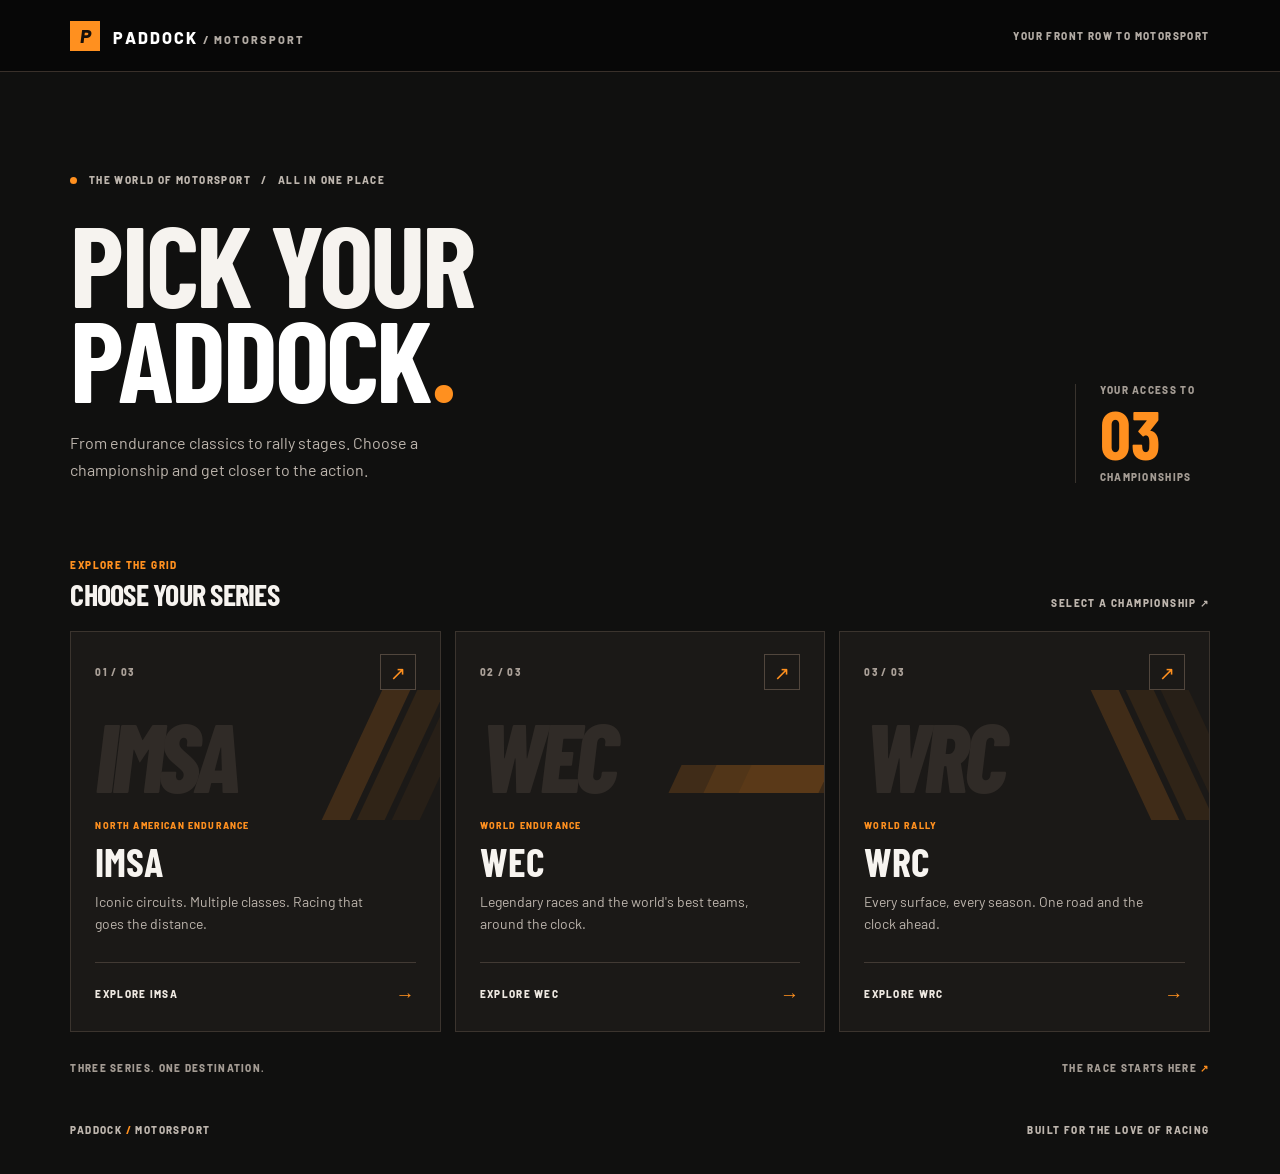
==== index.html @ 1b75063a "imsa-done" ====
<!DOCTYPE html>
<html lang="en">
<head>
  <meta charset="UTF-8">
  <meta name="viewport" content="width=device-width, initial-scale=1">
  <meta name="description" content="Explore IMSA, WEC and WRC on Paddock.">
  <title>Paddock | Choose your series</title>
  <link rel="stylesheet" href="src/css/imsa.css">
  <link rel="stylesheet" href="src/css/index.css">
</head>
<body class="home-page">
  <header class="topbar">
    <a class="brand" href="index.html"><span class="brand-mark">P</span> PADDOCK <span class="brand-sub">/ MOTORSPORT</span></a>
    <span class="topbar-label">YOUR FRONT ROW TO MOTORSPORT</span>
  </header>

  <main class="shell home-shell">
    <section class="home-intro" aria-labelledby="home-title">
      <div>
        <p class="eyebrow"><span class="dot"></span> THE WORLD OF MOTORSPORT &nbsp; / &nbsp; ALL IN ONE PLACE</p>
        <h1 id="home-title">Pick your<br><span>paddock<span class="accent">.</span></span></h1>
        <p class="home-copy">From endurance classics to rally stages. Choose a championship and get closer to the action.</p>
      </div>
      <div class="home-index" aria-hidden="true"><span>YOUR ACCESS TO</span><strong>03</strong><span>CHAMPIONSHIPS</span></div>
    </section>

    <section class="series-section" aria-labelledby="series-heading">
      <div class="series-heading"><div><p class="eyebrow">EXPLORE THE GRID</p><h2 id="series-heading">Choose your series</h2></div><span class="section-note">SELECT A CHAMPIONSHIP <span aria-hidden="true">↗</span></span></div>
      <div class="series-grid">
        <a class="series-card card-imsa" href="src/imsa.html">
          <div class="card-top"><span class="card-index">01 / 03</span><span class="card-arrow" aria-hidden="true">↗</span></div>
          <div class="card-graphic" aria-hidden="true"><span>IMSA</span><i></i><i></i><i></i></div>
          <div class="card-content"><span class="card-category">NORTH AMERICAN ENDURANCE</span><h3>IMSA</h3><p>Iconic circuits. Multiple classes. Racing that goes the distance.</p><span class="card-cta">EXPLORE IMSA <span aria-hidden="true">→</span></span></div>
        </a>
        <a class="series-card card-wec" href="src/wec.html">
          <div class="card-top"><span class="card-index">02 / 03</span><span class="card-arrow" aria-hidden="true">↗</span></div>
          <div class="card-graphic" aria-hidden="true"><span>WEC</span><i></i><i></i><i></i></div>
          <div class="card-content"><span class="card-category">WORLD ENDURANCE</span><h3>WEC</h3><p>Legendary races and the world's best teams, around the clock.</p><span class="card-cta">EXPLORE WEC <span aria-hidden="true">→</span></span></div>
        </a>
        <a class="series-card card-wrc" href="src/wrc.html">
          <div class="card-top"><span class="card-index">03 / 03</span><span class="card-arrow" aria-hidden="true">↗</span></div>
          <div class="card-graphic" aria-hidden="true"><span>WRC</span><i></i><i></i><i></i></div>
          <div class="card-content"><span class="card-category">WORLD RALLY</span><h3>WRC</h3><p>Every surface, every season. One road and the clock ahead.</p><span class="card-cta">EXPLORE WRC <span aria-hidden="true">→</span></span></div>
        </a>
      </div>
    </section>
    <div class="home-bottom"><span>THREE SERIES. ONE DESTINATION.</span><span>THE RACE STARTS HERE <span class="accent">↗</span></span></div>
  </main>
  <footer class="footer"><span>PADDOCK <span class="accent">/</span> MOTORSPORT</span><span>BUILT FOR THE LOVE OF RACING</span></footer>
</body>
</html>
---- src/css/imsa.css ----
@import url('https://fonts.googleapis.com/css2?family=Barlow+Condensed:wght@500;600;700;800&family=Barlow:wght@400;500;600;700;800&display=swap');

:root {
    --ink: #f6f3ef;
    --muted: #b9b0a7;
    --line: #39332d;
    --paper: #10100f;
    --red: #ff901f
}


* {
    box-sizing: border-box
}

body {
    margin: 0;
    background: var(--paper);
    color: var(--ink);
    font-family: Barlow, Arial, sans-serif
}

a {
    color: inherit
}

.topbar {
    height: 72px;
    background: #171c1d;
    color: #fff;
    display: flex;
    align-items: center;
    justify-content: space-between;
    padding: 0 5.5%;
    gap: 20px
}

.brand {
    text-decoration: none;
    font-weight: 800;
    font-size: 16px;
    letter-spacing: .13em;
    white-space: nowrap
}

.brand-mark {
    display: inline-grid;
    place-items: center;
    width: 30px;
    height: 30px;
    background: var(--red);
    font-size: 19px;
    font-style: italic;
    letter-spacing: 0;
    margin-right: 8px
}

.brand-sub {
    color: #89918e;
    font-size: 11px
}

.topbar-label,
.eyebrow,
.section-note,
.visual-label,
.visual-bottom,
.footer,
.back-link,
.official-link {
    font-size: 10px;
    font-weight: 800;
    letter-spacing: .14em
}

.topbar-label {
    color: #a9b0ac
}

.shell {
    max-width: 1440px;
    margin: auto;
    padding: 0 5.5%
}

.page-intro {
    display: flex;
    justify-content: space-between;
    align-items: end;
    gap: 30px;
    padding: 84px 0 66px
}

.eyebrow {
    color: #737c77;
    margin: 0 0 20px
}

.dot {
    display: inline-block;
    width: 7px;
    height: 7px;
    background: var(--red);
    border-radius: 50%;
    margin-right: 8px
}

h1,
h2,
p {
    margin-top: 0
}

h1,
h2 {
    font-family: 'Barlow Condensed', Arial, sans-serif;
    letter-spacing: -.025em
}

h1 {
    font-size: clamp(58px, 7vw, 102px);
    line-height: .9;
    margin-bottom: 20px;
    text-transform: uppercase;
    font-weight: 700
}

.accent {
    color: var(--red)
}

.intro-copy {
    font-size: 16px;
    color: #6f7772;
    margin: 0
}

.intro-aside {
    border-left: 1px solid #cfd5ce;
    padding-left: 24px;
    display: grid;
    gap: 3px;
    min-width: 150px
}

.intro-aside span,
.intro-aside small {
    font-size: 9px;
    font-weight: 800;
    letter-spacing: .15em;
    color: #8b928d
}

.intro-aside strong {
    font-family: 'Barlow Condensed', sans-serif;
    font-size: 48px;
    line-height: 1
}

.standings-section {
    background: #fff;
    border: 1px solid var(--line);
    padding: 34px 36px 18px
}

.section-heading {
    display: flex;
    justify-content: space-between;
    align-items: end;
    gap: 16px;
    margin-bottom: 26px
}

.section-heading .eyebrow {
    margin-bottom: 7px;
    color: var(--red)
}

h2 {
    font-size: 30px;
    line-height: 1;
    margin: 0;
    text-transform: uppercase
}

.section-note {
    color: #969d98;
    white-space: nowrap
}

.table-wrap {
    overflow-x: auto
}

table {
    width: 100%;
    border-collapse: collapse;
    min-width: 900px;
    text-align: left
}

th {
    font-size: 9px;
    letter-spacing: .12em;
    color: #939b96;
    padding: 14px 12px;
    border-bottom: 1px solid #bec7c0
}

td {
    padding: 17px 12px;
    border-bottom: 1px solid #e9ece8;
    font-size: 13px
}

tbody tr {
    cursor: pointer;
    transition: background .15s
}

tbody tr:hover,
tbody tr:focus-within {
    background: #f5f7f3
}

.position {
    font-family: 'Barlow Condensed', sans-serif;
    font-size: 23px;
    font-weight: 700;
    color: #a5ada7
}

.team-link {
    display: flex;
    align-items: center;
    gap: 13px;
    text-decoration: none;
    min-width: 230px
}

.team-link:focus-visible,
.back-link:focus-visible,
.official-link:focus-visible {
    outline: 2px solid var(--red);
    outline-offset: 4px
}

.entry-number {
    display: grid;
    place-items: center;
    background: #222827;
    color: #fff;
    font-family: 'Barlow Condensed', sans-serif;
    font-size: 17px;
    font-weight: 700;
    width: 42px;
    height: 42px;
    flex: none
}

.team-link strong,
.team-link small {
    display: block
}

.team-link strong {
    font-size: 14px
}

.team-link small {
    font-size: 12px;
    color: #8a928d;
    margin-top: 4px
}

.manufacturer {
    white-space: nowrap;
    color: #555f59;
    font-weight: 600
}

.manufacturer img {
    width: 30px;
    max-height: 28px;
    object-fit: contain;
    vertical-align: middle;
    margin-right: 10px
}

.drivers-cell {
    color: #7e8781;
    font-size: 11px;
    line-height: 1.6;
    max-width: 220px
}

.points {
    font-weight: 800;
    font-size: 15px
}

.gap {
    font-size: 11px;
    font-weight: 700;
    color: #8a928d
}

.row-arrow {
    color: var(--red);
    font-size: 18px
}

.footnote {
    color: #929a94;
    font-size: 11px;
    margin: 19px 0 0
}

.footer {
    max-width: 1440px;
    margin: 0 auto;
    display: flex;
    justify-content: space-between;
    padding: 38px 5.5%;
    color: #949c96
}

.sr-only {
    position: absolute;
    width: 1px;
    height: 1px;
    overflow: hidden;
    clip: rect(0, 0, 0, 0)
}

.team-shell {
    padding-top: 40px
}

.back-link {
    display: inline-block;
    text-decoration: none;
    color: #7c857f;
    margin-bottom: 38px
}

.back-link:hover,
.official-link:hover {
    color: var(--red)
}

.team-hero {
    display: grid;
    grid-template-columns: 1fr 1.1fr;
    gap: 55px;
    align-items: center
}

.team-heading h1 {
    font-size: clamp(48px, 5.5vw, 82px);
    max-width: 650px
}

.car-number {
    font-family: 'Barlow Condensed', sans-serif;
    font-size: 28px;
    font-weight: 700;
    color: var(--red);
    margin-bottom: 12px
}

.team-model {
    font-size: 18px;
    color: #78817b;
    margin-bottom: 30px
}

.official-link {
    display: inline-block;
    text-decoration: none;
    border-bottom: 1px solid var(--red);
    padding-bottom: 8px
}

.car-visual {
    min-height: 300px;
    background: #e7ebe5;
    display: flex;
    flex-direction: column;
    justify-content: space-between;
    padding: 24px;
    overflow: hidden
}

.visual-label,
.visual-bottom {
    display: flex;
    justify-content: space-between;
    color: #8d9690
}

.car-visual>img {
    width: 100%;
    max-height: 205px;
    object-fit: contain
}

.visual-bottom {
    align-items: end;
    color: #606b63
}

.visual-bottom b {
    color: var(--red)
}

.visual-bottom img {
    width: 48px;
    max-height: 40px;
    object-fit: contain
}

.stats-bar {
    display: grid;
    grid-template-columns: repeat(3, 1fr);
    background: #1d2322;
    color: #fff;
    margin: 42px 0 68px
}

.stats-bar>div {
    padding: 25px 32px;
    border-right: 1px solid #39403d
}

.stats-bar>div:last-child {
    border: 0
}

.stats-bar span {
    display: block;
    color: #a5aea8;
    font-size: 9px;
    font-weight: 700;
    letter-spacing: .14em;
    margin-bottom: 9px
}

.stats-bar strong {
    font-family: 'Barlow Condensed', sans-serif;
    font-size: 30px;
    text-transform: uppercase
}

.detail-grid {
    display: grid;
    grid-template-columns: 1.25fr 1fr;
    gap: 60px
}

.detail-section {
    min-width: 0
}

.driver-list {
    padding: 0;
    margin: 0;
    list-style: none;
    display: grid;
    grid-template-columns: 1fr 1fr;
    gap: 1px;
    background: var(--line);
    border: 1px solid var(--line)
}

.driver-list li {
    display: flex;
    align-items: center;
    gap: 14px;
    background: #fff;
    padding: 12px;
    min-width: 0
}

.driver-list img {
    width: 60px;
    height: 60px;
    object-fit: cover;
    background: #eef1ed
}

.driver-list strong,
.driver-list small {
    display: block
}

.driver-list strong {
    font-size: 14px
}

.driver-list small {
    margin-top: 5px;
    font-size: 11px;
    color: #8b948e
}

.spec-list {
    margin: 0;
    border-top: 1px solid var(--line)
}

.spec-list div {
    display: flex;
    justify-content: space-between;
    gap: 20px;
    padding: 19px 0;
    border-bottom: 1px solid var(--line);
    font-size: 13px
}

.spec-list dt {
    color: #8b948e
}

.spec-list dd {
    margin: 0;
    font-weight: 700;
    text-align: right
}

@media(max-width:800px) {
    .topbar-label {
        display: none
    }

    .page-intro {
        padding: 60px 0 45px
    }

    .intro-aside {
        display: none
    }

    .standings-section {
        padding: 25px 18px 16px
    }

    .section-note {
        display: none
    }

    .team-hero {
        grid-template-columns: 1fr;
        gap: 30px
    }

    .team-heading h1 {
        font-size: 58px
    }

    .car-visual {
        min-height: 240px
    }

    .stats-bar {
        margin: 24px 0 45px
    }

    .stats-bar>div {
        padding: 20px 15px
    }

    .stats-bar strong {
        font-size: 23px
    }

    .detail-grid {
        grid-template-columns: 1fr;
        gap: 45px
    }

    .footer {
        padding-top: 30px
    }
}

@media(max-width:480px) {
    .topbar {
        height: 62px
    }

    .page-intro h1 {
        font-size: 58px
    }

    .intro-copy {
        line-height: 1.5
    }

    .driver-list {
        grid-template-columns: 1fr
    }

    .stats-bar span {
        font-size: 8px;
        line-height: 1.5
    }

    .stats-bar strong {
        font-size: 20px
    }

    .team-heading h1 {
        font-size: 48px
    }
}

/* Dark motorsport palette shared by the standings and team pages. */
.topbar { background: #070707; border-bottom: 1px solid #39302a; }
.brand-mark, .entry-number { background: var(--red); color: #18100a; }
.brand-sub, .topbar-label { color: #b1aaa3; }
.intro-copy, .team-model, .back-link, .footnote, .footer,
.section-note, .team-link small, .gap, .driver-list small,
.spec-list dt, .intro-aside span, .intro-aside small,
.eyebrow, .drivers-cell, .manufacturer, th, .position { color: #bdb5ad; }
.intro-aside, th, td { border-color: var(--line); }
.standings-section, .driver-list li { background: #1c1a18; }
tbody tr:hover, tbody tr:focus-within { background: #33271d; }
.car-visual { background: #27221e; border: 1px solid var(--line); }
.visual-label, .visual-bottom { color: #c1b8af; }
.stats-bar { background: #211b16; border: 1px solid var(--line); }
.stats-bar > div { border-color: var(--line); }
.stats-bar span { color: #c1b8af; }
.manufacturer img, .visual-bottom img { background: #f2eee8; padding: 3px; border-radius: 3px; }
.driver-list img { background: #39332d; }
---- src/css/index.css ----
.home-page { overflow-x: hidden; }
.home-shell { padding-top: clamp(65px, 8vw, 112px); }
.home-intro { display: flex; align-items: flex-end; justify-content: space-between; gap: 30px; padding-bottom: 76px; }
.home-intro h1 { font-size: clamp(70px, 9vw, 132px); line-height: .82; margin: 0 0 26px; }
.home-intro h1 > span { color: #fff; }
.home-intro .eyebrow { margin-bottom: 29px; }
.home-copy { max-width: 425px; color: #bdb5ad; font-size: 16px; line-height: 1.65; margin: 0; }
.home-index { border-left: 1px solid var(--line); padding-left: 24px; display: grid; gap: 5px; min-width: 135px; }
.home-index span, .card-index, .card-category, .card-cta, .home-bottom { font-size: 10px; font-weight: 800; letter-spacing: .13em; }
.home-index span { color: #a39b93; }
.home-index strong { font: 700 68px/.95 'Barlow Condensed', sans-serif; color: var(--red); }
.series-heading { display: flex; align-items: end; justify-content: space-between; gap: 20px; margin-bottom: 22px; }
.series-heading .eyebrow { color: var(--red); margin-bottom: 8px; }
.series-grid { display: grid; grid-template-columns: repeat(3, minmax(0, 1fr)); gap: 14px; }
.series-card { position: relative; display: flex; flex-direction: column; min-height: 390px; overflow: hidden; border: 1px solid #3b342e; background: #1b1917; color: #f7f4f0; text-decoration: none; transition: transform .25s ease, border-color .25s ease, background .25s ease; }
.series-card:hover, .series-card:focus-visible { transform: translateY(-7px); border-color: var(--red); background: #25201b; }
.series-card:focus-visible { outline: 2px solid var(--red); outline-offset: 4px; }
.card-top { position: relative; z-index: 1; display: flex; align-items: center; justify-content: space-between; padding: 22px 24px 0; }
.card-index { color: #aaa098; }
.card-arrow { display: grid; place-items: center; height: 36px; width: 36px; border: 1px solid #51463d; font-size: 19px; color: var(--red); transition: background .25s ease, color .25s ease; }
.series-card:hover .card-arrow, .series-card:focus-visible .card-arrow { background: var(--red); color: #17100a; }
.card-graphic { height: 130px; position: relative; display: flex; align-items: center; padding: 0 24px; overflow: hidden; }
.card-graphic > span { color: #302b27; font: italic 800 clamp(68px, 7.5vw, 112px)/1 'Barlow Condensed', sans-serif; letter-spacing: -.06em; transition: transform .35s ease, color .35s ease; }
.series-card:hover .card-graphic > span, .series-card:focus-visible .card-graphic > span { transform: translateX(8px); color: #493425; }
.card-graphic i { position: absolute; width: 28px; height: 150px; background: #ff901f; opacity: .16; transform: skewX(-25deg); right: 60px; top: -10px; }
.card-graphic i:nth-of-type(2) { right: 25px; opacity: .09; }
.card-graphic i:nth-of-type(3) { right: -10px; opacity: .05; }
.card-wec .card-graphic i { transform: skewX(-25deg) rotate(90deg); top: 14px; }
.card-wrc .card-graphic i { transform: skewX(25deg); }
.card-content { display: flex; flex-direction: column; flex: 1; padding: 0 24px 25px; }
.card-category { color: var(--red); font-size: 9px; }
.card-content h3 { font: 700 40px/1 'Barlow Condensed', sans-serif; margin: 10px 0; }
.card-content p { color: #bdb5ad; font-size: 14px; line-height: 1.55; max-width: 280px; margin: 0 0 28px; }
.card-cta { margin-top: auto; padding-top: 19px; border-top: 1px solid #423a34; color: #eee8e1; display: flex; justify-content: space-between; align-items: center; }
.card-cta span { color: var(--red); font-size: 19px; transition: transform .25s ease; }
.series-card:hover .card-cta span, .series-card:focus-visible .card-cta span { transform: translateX(5px); }
.home-bottom { display: flex; justify-content: space-between; gap: 20px; color: #a39b93; padding: 30px 0 12px; }
@media (max-width: 800px) { .home-intro { padding-bottom: 55px; } .home-index { display: none; } .series-grid { grid-template-columns: 1fr; } .series-card { min-height: 320px; } .card-graphic { height: 105px; } .card-graphic > span { font-size: 90px; } }
@media (max-width: 480px) { .home-shell { padding-top: 65px; } .home-intro h1 { font-size: 70px; } .home-intro .eyebrow { line-height: 1.8; } .home-bottom { flex-direction: column; font-size: 9px; } }
@media (prefers-reduced-motion: reduce) { .series-card, .card-arrow, .card-graphic > span, .card-cta span { transition: none; } .series-card:hover, .series-card:focus-visible, .series-card:hover .card-graphic > span, .series-card:focus-visible .card-graphic > span, .series-card:hover .card-cta span, .series-card:focus-visible .card-cta span { transform: none; } }
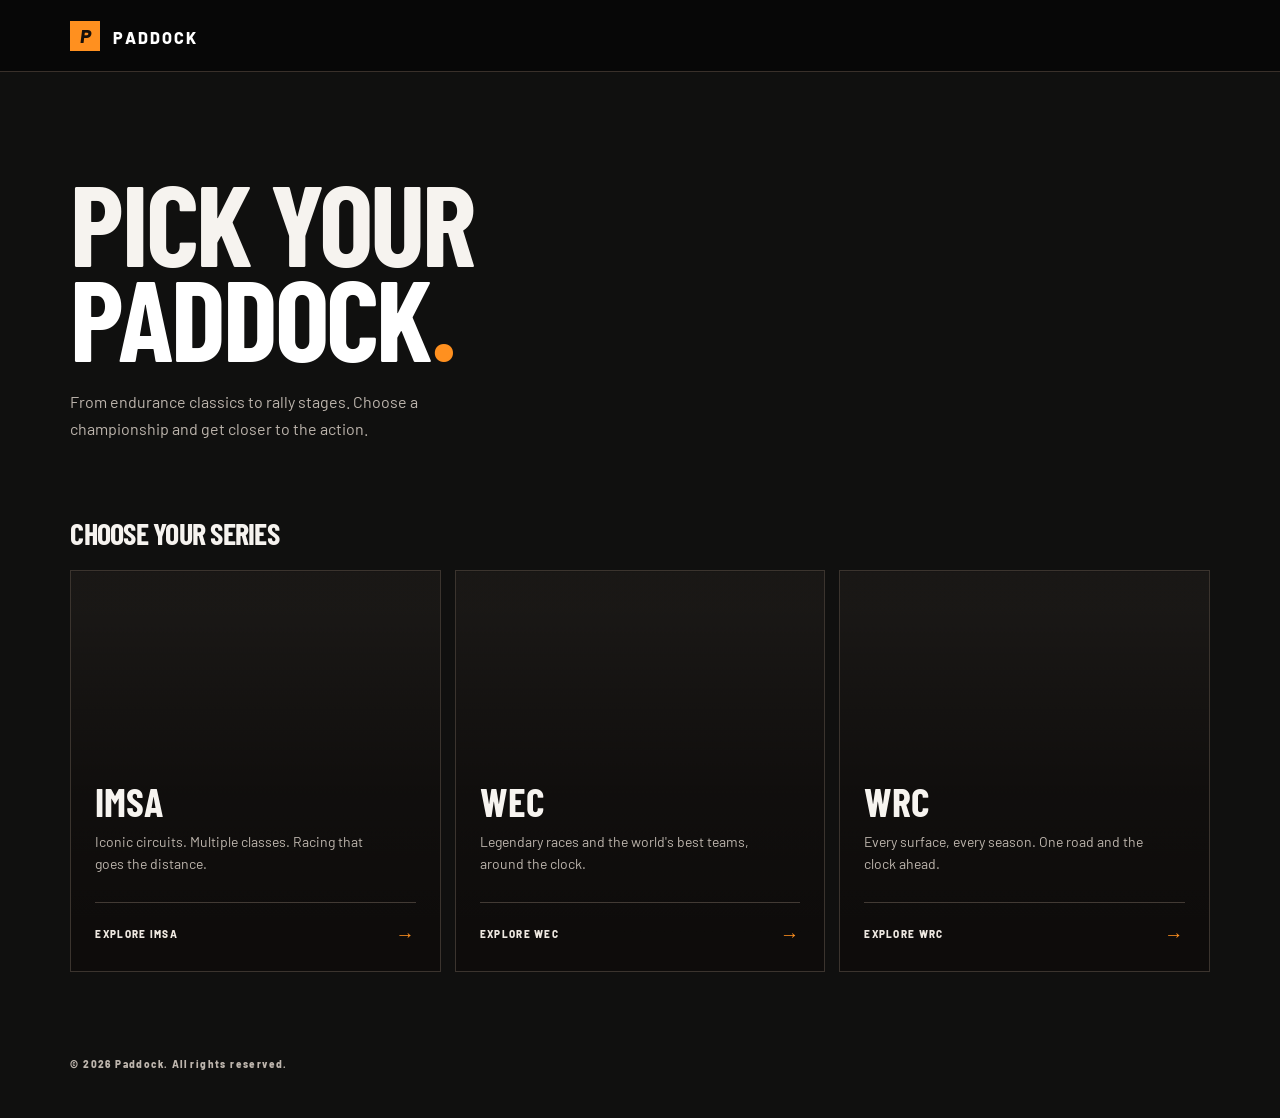
==== commit 6f89e515: "kis javitasok" ====
--- a/index.html
+++ b/index.html
@@ -1,5 +1,6 @@
 <!DOCTYPE html>
 <html lang="en">
+
 <head>
   <meta charset="UTF-8">
   <meta name="viewport" content="width=device-width, initial-scale=1">
@@ -8,44 +9,60 @@
   <link rel="stylesheet" href="src/css/imsa.css">
   <link rel="stylesheet" href="src/css/index.css">
 </head>
+
 <body class="home-page">
   <header class="topbar">
-    <a class="brand" href="index.html"><span class="brand-mark">P</span> PADDOCK <span class="brand-sub">/ MOTORSPORT</span></a>
-    <span class="topbar-label">YOUR FRONT ROW TO MOTORSPORT</span>
+    <a class="brand" href="index.html"><span class="brand-mark">P</span> PADDOCK</a>
+
   </header>
 
   <main class="shell home-shell">
     <section class="home-intro" aria-labelledby="home-title">
       <div>
-        <p class="eyebrow"><span class="dot"></span> THE WORLD OF MOTORSPORT &nbsp; / &nbsp; ALL IN ONE PLACE</p>
         <h1 id="home-title">Pick your<br><span>paddock<span class="accent">.</span></span></h1>
-        <p class="home-copy">From endurance classics to rally stages. Choose a championship and get closer to the action.</p>
+        <p class="home-copy">From endurance classics to rally stages. Choose a championship and get closer to the
+          action.</p>
       </div>
-      <div class="home-index" aria-hidden="true"><span>YOUR ACCESS TO</span><strong>03</strong><span>CHAMPIONSHIPS</span></div>
+
     </section>
 
     <section class="series-section" aria-labelledby="series-heading">
-      <div class="series-heading"><div><p class="eyebrow">EXPLORE THE GRID</p><h2 id="series-heading">Choose your series</h2></div><span class="section-note">SELECT A CHAMPIONSHIP <span aria-hidden="true">↗</span></span></div>
+      <div class="series-heading">
+        <div>
+          <h2 id="series-heading">Choose your series</h2>
+        </div><span class="section-note"></span>
+      </div>
       <div class="series-grid">
         <a class="series-card card-imsa" href="src/imsa.html">
-          <div class="card-top"><span class="card-index">01 / 03</span><span class="card-arrow" aria-hidden="true">↗</span></div>
-          <div class="card-graphic" aria-hidden="true"><span>IMSA</span><i></i><i></i><i></i></div>
-          <div class="card-content"><span class="card-category">NORTH AMERICAN ENDURANCE</span><h3>IMSA</h3><p>Iconic circuits. Multiple classes. Racing that goes the distance.</p><span class="card-cta">EXPLORE IMSA <span aria-hidden="true">→</span></span></div>
+          <div class="card-content">
+            <h3>IMSA</h3>
+            <p>Iconic circuits. Multiple classes. Racing that goes the distance.</p>
+            <span class="card-cta">EXPLORE IMSA <span aria-hidden="true">→</span></span>
+          </div>
         </a>
         <a class="series-card card-wec" href="src/wec.html">
-          <div class="card-top"><span class="card-index">02 / 03</span><span class="card-arrow" aria-hidden="true">↗</span></div>
-          <div class="card-graphic" aria-hidden="true"><span>WEC</span><i></i><i></i><i></i></div>
-          <div class="card-content"><span class="card-category">WORLD ENDURANCE</span><h3>WEC</h3><p>Legendary races and the world's best teams, around the clock.</p><span class="card-cta">EXPLORE WEC <span aria-hidden="true">→</span></span></div>
+          <div class="card-content">
+            <h3>WEC</h3>
+            <p>Legendary races and the world's best teams, around the clock.</p>
+            <span class="card-cta">EXPLORE WEC <span aria-hidden="true">→</span></span>
+          </div>
         </a>
         <a class="series-card card-wrc" href="src/wrc.html">
-          <div class="card-top"><span class="card-index">03 / 03</span><span class="card-arrow" aria-hidden="true">↗</span></div>
-          <div class="card-graphic" aria-hidden="true"><span>WRC</span><i></i><i></i><i></i></div>
-          <div class="card-content"><span class="card-category">WORLD RALLY</span><h3>WRC</h3><p>Every surface, every season. One road and the clock ahead.</p><span class="card-cta">EXPLORE WRC <span aria-hidden="true">→</span></span></div>
+          <div class="card-content">
+            <h3>WRC</h3>
+            <p>Every surface, every season. One road and the clock ahead.</p>
+            <span class="card-cta">EXPLORE WRC <span aria-hidden="true">→</span></span>
+          </div>
         </a>
       </div>
     </section>
-    <div class="home-bottom"><span>THREE SERIES. ONE DESTINATION.</span><span>THE RACE STARTS HERE <span class="accent">↗</span></span></div>
+    
   </main>
-  <footer class="footer"><span>PADDOCK <span class="accent">/</span> MOTORSPORT</span><span>BUILT FOR THE LOVE OF RACING</span></footer>
+  <footer class="footer" style="margin-top: 3rem;">
+    <div>
+      <p class="home-title">© 2026 Paddock. All rights reserved.</p>
+    </div>
+  </footer>
 </body>
+
 </html>
--- a/src/css/imsa.css
+++ b/src/css/imsa.css
@@ -61,7 +61,6 @@
 }
 
 .topbar-label,
-.eyebrow,
 .section-note,
 .visual-label,
 .visual-bottom,
@@ -91,20 +90,6 @@
     padding: 84px 0 66px
 }
 
-.eyebrow {
-    color: #737c77;
-    margin: 0 0 20px
-}
-
-.dot {
-    display: inline-block;
-    width: 7px;
-    height: 7px;
-    background: var(--red);
-    border-radius: 50%;
-    margin-right: 8px
-}
-
 h1,
 h2,
 p {
@@ -135,6 +120,18 @@
     margin: 0
 }
 
+.imsa-explainer {
+    max-width: 800px
+}
+
+.imsa-explainer .intro-copy {
+    line-height: 1.7
+}
+
+.imsa-explainer .intro-copy+.intro-copy {
+    margin-top: 18px
+}
+
 .intro-aside {
     border-left: 1px solid #cfd5ce;
     padding-left: 24px;
@@ -169,11 +166,6 @@
     align-items: end;
     gap: 16px;
     margin-bottom: 26px
-}
-
-.section-heading .eyebrow {
-    margin-bottom: 7px;
-    color: var(--red)
 }
 
 h2 {
@@ -615,21 +607,530 @@
     }
 }
 
-/* Dark motorsport palette shared by the standings and team pages. */
-.topbar { background: #070707; border-bottom: 1px solid #39302a; }
-.brand-mark, .entry-number { background: var(--red); color: #18100a; }
-.brand-sub, .topbar-label { color: #b1aaa3; }
-.intro-copy, .team-model, .back-link, .footnote, .footer,
-.section-note, .team-link small, .gap, .driver-list small,
-.spec-list dt, .intro-aside span, .intro-aside small,
-.eyebrow, .drivers-cell, .manufacturer, th, .position { color: #bdb5ad; }
-.intro-aside, th, td { border-color: var(--line); }
-.standings-section, .driver-list li { background: #1c1a18; }
-tbody tr:hover, tbody tr:focus-within { background: #33271d; }
-.car-visual { background: #27221e; border: 1px solid var(--line); }
-.visual-label, .visual-bottom { color: #c1b8af; }
-.stats-bar { background: #211b16; border: 1px solid var(--line); }
-.stats-bar > div { border-color: var(--line); }
-.stats-bar span { color: #c1b8af; }
-.manufacturer img, .visual-bottom img { background: #f2eee8; padding: 3px; border-radius: 3px; }
-.driver-list img { background: #39332d; }
+
+.topbar {
+    background: #070707;
+    border-bottom: 1px solid #39302a;
+}
+
+.brand-mark,
+.entry-number {
+    background: var(--red);
+    color: #18100a;
+}
+
+.brand-sub,
+.topbar-label {
+    color: #b1aaa3;
+}
+
+.intro-copy,
+.team-model,
+.back-link,
+.footnote,
+.footer,
+.section-note,
+.team-link small,
+.gap,
+.driver-list small,
+.spec-list dt,
+.intro-aside span,
+.intro-aside small,
+.drivers-cell,
+.manufacturer,
+th,
+.position {
+    color: #bdb5ad;
+}
+
+.intro-aside,
+th,
+td {
+    border-color: var(--line);
+}
+
+.standings-section,
+.driver-list li {
+    background: #1c1a18;
+}
+
+tbody tr:hover,
+tbody tr:focus-within {
+    background: #33271d;
+}
+
+.car-visual {
+    background: #27221e;
+    border: 1px solid var(--line);
+}
+
+.visual-label,
+.visual-bottom {
+    color: #c1b8af;
+}
+
+.stats-bar {
+    background: #211b16;
+    border: 1px solid var(--line);
+}
+
+.stats-bar>div {
+    border-color: var(--line);
+}
+
+.stats-bar span {
+    color: #c1b8af;
+}
+
+.manufacturer img,
+.visual-bottom img {
+    background: #f2eee8;
+    padding: 3px;
+    border-radius: 3px;
+}
+
+.driver-list img {
+    background: #39332d;
+}
+
+.class-nav {
+    display: flex;
+    flex-wrap: wrap;
+    gap: 8px;
+    margin: 0 0 28px;
+}
+
+.class-nav a {
+    padding: 9px 14px;
+    border: 1px solid var(--line);
+    color: var(--ink);
+    text-decoration: none;
+    font-size: 11px;
+    font-weight: 700;
+    letter-spacing: .08em;
+}
+
+.class-nav a:hover,
+.class-nav a:focus-visible {
+    border-color: var(--red);
+    color: var(--red);
+}
+
+.class-section {
+    margin-top: 34px;
+    scroll-margin-top: 20px;
+}
+
+.class-heading {
+    display: flex;
+    align-items: center;
+    justify-content: space-between;
+    gap: 15px;
+    border-left: 3px solid var(--red);
+    padding: 3px 0 3px 12px;
+}
+
+.class-heading h3 {
+    font: 700 25px/1 'Barlow Condensed', sans-serif;
+    margin: 0;
+    text-transform: uppercase;
+}
+
+.class-heading span {
+    color: #bdb5ad;
+    font-size: 10px;
+    font-weight: 700;
+    letter-spacing: .1em;
+}
+
+.class-note {
+    color: #bdb5ad;
+    font-size: 12px;
+    margin: 12px 0 0;
+}
+
+.imsa-topbar {
+    height: auto;
+    min-height: 72px;
+    flex-wrap: wrap;
+    gap: 12px 24px;
+    padding-block: 14px;
+}
+
+.imsa-nav {
+    display: flex;
+    flex-wrap: wrap;
+    gap: 8px;
+}
+
+.imsa-nav a {
+    padding: 8px 12px;
+    border: 1px solid var(--line);
+    color: var(--ink);
+    font-weight: 700;
+    font-size: 13px;
+    text-decoration: none;
+}
+
+.imsa-nav a:hover,
+.imsa-nav a:focus-visible {
+    border-color: var(--red);
+    color: var(--red);
+}
+
+#overview,
+#watch-heading,
+#circuits-heading,
+#standings-heading {
+    scroll-margin-top: 20px;
+}
+
+.watch-section {
+    padding: 20px 0 0;
+}
+
+.watch-links {
+    display: grid;
+    grid-template-columns: minmax(0, 1fr);
+    gap: 24px;
+}
+
+.watch-video {
+    min-width: 0;
+}
+
+.watch-video iframe {
+    display: block;
+    width: 100%;
+    aspect-ratio: 16 / 9;
+    border: 1px solid var(--line);
+    background: #080808;
+}
+
+.watch-fallback {
+    display: inline-block;
+    margin-top: 12px;
+    color: #bdb5ad;
+    font-size: 12px;
+    text-underline-offset: 3px;
+}
+
+.watch-fallback:hover,
+.watch-fallback:focus-visible {
+    color: var(--red);
+}
+
+.channel-card {
+    display: block;
+    align-self: start;
+    overflow: hidden;
+    border: 1px solid var(--line);
+    background: #1c1a18;
+    color: var(--ink);
+    text-decoration: none;
+    transition: border-color .2s ease;
+}
+
+.channel-card:hover,
+.channel-card:focus-visible {
+    border-color: var(--red);
+}
+
+.channel-card:focus-visible {
+    outline: 2px solid var(--red);
+    outline-offset: 3px;
+}
+
+.channel-cover {
+    position: relative;
+    height: 150px;
+    overflow: hidden;
+    background: #2a211a;
+}
+
+.channel-cover::after {
+    content: '';
+    position: absolute;
+    inset: 0;
+    background: linear-gradient(90deg, rgba(17, 13, 10, .82), rgba(17, 13, 10, .15));
+}
+
+.channel-cover>img {
+    width: 100%;
+    height: 100%;
+    object-fit: cover;
+}
+
+.channel-cover-label {
+    position: absolute;
+    z-index: 1;
+    left: 22px;
+    bottom: 19px;
+    color: #fff;
+    font-size: 10px;
+    font-weight: 800;
+    letter-spacing: .13em;
+}
+
+.channel-details {
+    display: flex;
+    flex-wrap: wrap;
+    align-items: center;
+    gap: 14px;
+    padding: 20px;
+}
+
+.channel-logo {
+    flex: none;
+    display: grid;
+    place-items: center;
+    width: 58px;
+    height: 58px;
+    padding: 6px;
+    border-radius: 50%;
+    background: #eeeae4;
+}
+
+.channel-logo img {
+    width: 100%;
+    max-height: 100%;
+    object-fit: contain;
+}
+
+.channel-text {
+    flex: 1 1 180px;
+    min-width: 0;
+}
+
+.channel-text strong,
+.channel-text small,
+.channel-text>span {
+    display: block;
+}
+
+.channel-text strong {
+    font: 700 23px/1 'Barlow Condensed', Arial, sans-serif;
+    text-transform: uppercase;
+}
+
+.channel-text small {
+    margin-top: 5px;
+    color: var(--red);
+    font-size: 12px;
+}
+
+.channel-text>span {
+    margin-top: 8px;
+    color: #bdb5ad;
+    font-size: 12px;
+    line-height: 1.5;
+}
+
+.channel-button {
+    padding: 10px 12px;
+    background: var(--red);
+    color: #18100a;
+    font-size: 10px;
+    font-weight: 800;
+    letter-spacing: .08em;
+}
+
+.watch-link {
+    display: flex;
+    align-items: center;
+    gap: 16px;
+    padding: 20px;
+    background: #1c1a18;
+    border: 1px solid var(--line);
+    color: var(--ink);
+    text-decoration: none;
+    transition: border-color .2s ease, background .2s ease;
+}
+
+.watch-links>.watch-link {
+    align-self: start;
+}
+
+.watch-link:hover,
+.watch-link:focus-visible {
+    border-color: var(--red);
+    background: #29221d;
+}
+
+.watch-link:focus-visible {
+    outline: 2px solid var(--red);
+    outline-offset: 3px;
+}
+
+.watch-play {
+    display: grid;
+    place-items: center;
+    flex: none;
+    width: 42px;
+    height: 42px;
+    background: var(--red);
+    color: #18100a;
+    font-size: 15px;
+}
+
+.watch-link strong,
+.watch-link small {
+    display: block;
+}
+
+.watch-link strong {
+    font-family: 'Barlow Condensed', Arial, sans-serif;
+    font-size: 21px;
+    text-transform: uppercase;
+}
+
+.watch-link small {
+    color: #bdb5ad;
+    font-size: 12px;
+    margin-top: 4px;
+}
+
+.watch-arrow {
+    margin-left: auto;
+    color: var(--red);
+    font-size: 20px;
+}
+
+@media (max-width: 650px) {
+    .watch-links {
+        grid-template-columns: 1fr;
+    }
+}
+
+@media (prefers-reduced-motion: reduce) {
+
+    .watch-link,
+    .channel-card {
+        transition: none;
+    }
+}
+
+.circuits-section {
+    padding: 84px 0 20px;
+}
+
+.circuits-section .section-heading {
+    margin-bottom: 12px;
+}
+
+.circuits-intro {
+    color: #bdb5ad;
+    font-size: 14px;
+    line-height: 1.6;
+    margin-bottom: 26px;
+}
+
+.circuit-grid {
+    display: grid;
+    grid-template-columns: repeat(4, minmax(0, 1fr));
+    gap: 14px;
+}
+
+.circuit-card {
+    min-width: 0;
+    background: #1c1a18;
+    border: 1px solid var(--line);
+    transition: border-color .2s ease, transform .2s ease;
+}
+
+.circuit-card:hover {
+    border-color: var(--red);
+    transform: translateY(-3px);
+}
+
+.circuit-map {
+    position: relative;
+    height: 175px;
+    overflow: hidden;
+    background: #eeeae4;
+}
+
+.circuit-map img {
+    position: absolute;
+    inset: 20px;
+    display: block;
+    width: calc(100% - 40px);
+    height: calc(100% - 40px);
+    max-width: 100%;
+    max-height: 100%;
+    object-fit: contain;
+}
+
+.circuit-info {
+    display: flex;
+    align-items: baseline;
+    gap: 12px;
+    padding: 18px;
+}
+
+.circuit-info span {
+    color: var(--red);
+    font-size: 10px;
+    font-weight: 800;
+    letter-spacing: .1em;
+}
+
+.circuit-info h3 {
+    font-family: 'Barlow Condensed', Arial, sans-serif;
+    font-size: 20px;
+    line-height: 1.1;
+    text-transform: uppercase;
+    margin: 0;
+}
+
+.circuits-section .footnote a {
+    color: inherit;
+    text-underline-offset: 3px;
+}
+
+.circuits-section .footnote a:hover,
+.circuits-section .footnote a:focus-visible {
+    color: var(--red);
+}
+
+@media (max-width: 900px) {
+    .circuit-grid {
+        grid-template-columns: repeat(3, minmax(0, 1fr));
+    }
+}
+
+@media (max-width: 650px) {
+    .circuits-section {
+        padding-top: 55px;
+    }
+
+    .circuit-grid {
+        grid-template-columns: repeat(2, minmax(0, 1fr));
+    }
+
+    .circuit-map {
+        height: 145px;
+    }
+
+    .circuit-map img {
+        inset: 14px;
+        width: calc(100% - 28px);
+        height: calc(100% - 28px);
+    }
+}
+
+@media (max-width: 360px) {
+    .circuit-grid {
+        grid-template-columns: 1fr;
+    }
+}
+
+@media (prefers-reduced-motion: reduce) {
+    .circuit-card {
+        transition: none;
+    }
+
+    .circuit-card:hover {
+        transform: none;
+    }
+}
--- a/src/css/index.css
+++ b/src/css/index.css
@@ -1,40 +1,211 @@
-.home-page { overflow-x: hidden; }
-.home-shell { padding-top: clamp(65px, 8vw, 112px); }
-.home-intro { display: flex; align-items: flex-end; justify-content: space-between; gap: 30px; padding-bottom: 76px; }
-.home-intro h1 { font-size: clamp(70px, 9vw, 132px); line-height: .82; margin: 0 0 26px; }
-.home-intro h1 > span { color: #fff; }
-.home-intro .eyebrow { margin-bottom: 29px; }
-.home-copy { max-width: 425px; color: #bdb5ad; font-size: 16px; line-height: 1.65; margin: 0; }
-.home-index { border-left: 1px solid var(--line); padding-left: 24px; display: grid; gap: 5px; min-width: 135px; }
-.home-index span, .card-index, .card-category, .card-cta, .home-bottom { font-size: 10px; font-weight: 800; letter-spacing: .13em; }
-.home-index span { color: #a39b93; }
-.home-index strong { font: 700 68px/.95 'Barlow Condensed', sans-serif; color: var(--red); }
-.series-heading { display: flex; align-items: end; justify-content: space-between; gap: 20px; margin-bottom: 22px; }
-.series-heading .eyebrow { color: var(--red); margin-bottom: 8px; }
-.series-grid { display: grid; grid-template-columns: repeat(3, minmax(0, 1fr)); gap: 14px; }
-.series-card { position: relative; display: flex; flex-direction: column; min-height: 390px; overflow: hidden; border: 1px solid #3b342e; background: #1b1917; color: #f7f4f0; text-decoration: none; transition: transform .25s ease, border-color .25s ease, background .25s ease; }
-.series-card:hover, .series-card:focus-visible { transform: translateY(-7px); border-color: var(--red); background: #25201b; }
-.series-card:focus-visible { outline: 2px solid var(--red); outline-offset: 4px; }
-.card-top { position: relative; z-index: 1; display: flex; align-items: center; justify-content: space-between; padding: 22px 24px 0; }
-.card-index { color: #aaa098; }
-.card-arrow { display: grid; place-items: center; height: 36px; width: 36px; border: 1px solid #51463d; font-size: 19px; color: var(--red); transition: background .25s ease, color .25s ease; }
-.series-card:hover .card-arrow, .series-card:focus-visible .card-arrow { background: var(--red); color: #17100a; }
-.card-graphic { height: 130px; position: relative; display: flex; align-items: center; padding: 0 24px; overflow: hidden; }
-.card-graphic > span { color: #302b27; font: italic 800 clamp(68px, 7.5vw, 112px)/1 'Barlow Condensed', sans-serif; letter-spacing: -.06em; transition: transform .35s ease, color .35s ease; }
-.series-card:hover .card-graphic > span, .series-card:focus-visible .card-graphic > span { transform: translateX(8px); color: #493425; }
-.card-graphic i { position: absolute; width: 28px; height: 150px; background: #ff901f; opacity: .16; transform: skewX(-25deg); right: 60px; top: -10px; }
-.card-graphic i:nth-of-type(2) { right: 25px; opacity: .09; }
-.card-graphic i:nth-of-type(3) { right: -10px; opacity: .05; }
-.card-wec .card-graphic i { transform: skewX(-25deg) rotate(90deg); top: 14px; }
-.card-wrc .card-graphic i { transform: skewX(25deg); }
-.card-content { display: flex; flex-direction: column; flex: 1; padding: 0 24px 25px; }
-.card-category { color: var(--red); font-size: 9px; }
-.card-content h3 { font: 700 40px/1 'Barlow Condensed', sans-serif; margin: 10px 0; }
-.card-content p { color: #bdb5ad; font-size: 14px; line-height: 1.55; max-width: 280px; margin: 0 0 28px; }
-.card-cta { margin-top: auto; padding-top: 19px; border-top: 1px solid #423a34; color: #eee8e1; display: flex; justify-content: space-between; align-items: center; }
-.card-cta span { color: var(--red); font-size: 19px; transition: transform .25s ease; }
-.series-card:hover .card-cta span, .series-card:focus-visible .card-cta span { transform: translateX(5px); }
-.home-bottom { display: flex; justify-content: space-between; gap: 20px; color: #a39b93; padding: 30px 0 12px; }
-@media (max-width: 800px) { .home-intro { padding-bottom: 55px; } .home-index { display: none; } .series-grid { grid-template-columns: 1fr; } .series-card { min-height: 320px; } .card-graphic { height: 105px; } .card-graphic > span { font-size: 90px; } }
-@media (max-width: 480px) { .home-shell { padding-top: 65px; } .home-intro h1 { font-size: 70px; } .home-intro .eyebrow { line-height: 1.8; } .home-bottom { flex-direction: column; font-size: 9px; } }
-@media (prefers-reduced-motion: reduce) { .series-card, .card-arrow, .card-graphic > span, .card-cta span { transition: none; } .series-card:hover, .series-card:focus-visible, .series-card:hover .card-graphic > span, .series-card:focus-visible .card-graphic > span, .series-card:hover .card-cta span, .series-card:focus-visible .card-cta span { transform: none; } }
+.home-page {
+    overflow-x: hidden;
+}
+
+.home-shell {
+    padding-top: clamp(65px, 8vw, 112px);
+}
+
+.home-intro {
+    display: flex;
+    align-items: flex-end;
+    justify-content: space-between;
+    gap: 30px;
+    padding-bottom: 76px;
+}
+
+.home-intro h1 {
+    font-size: clamp(70px, 9vw, 132px);
+    line-height: .82;
+    margin: 0 0 26px;
+}
+
+.home-intro h1>span {
+    color: #fff;
+}
+
+.home-copy {
+    max-width: 425px;
+    color: #bdb5ad;
+    font-size: 16px;
+    line-height: 1.65;
+    margin: 0;
+}
+
+.home-index {
+    border-left: 1px solid var(--line);
+    padding-left: 24px;
+    display: grid;
+    gap: 5px;
+    min-width: 135px;
+}
+
+.home-index span,
+.card-cta,
+.home-bottom {
+    font-size: 10px;
+    font-weight: 800;
+    letter-spacing: .13em;
+}
+
+.home-index span {
+    color: #a39b93;
+}
+
+.home-index strong {
+    font: 700 68px/.95 'Barlow Condensed', sans-serif;
+    color: var(--red);
+}
+
+.series-heading {
+    display: flex;
+    align-items: end;
+    justify-content: space-between;
+    gap: 20px;
+    margin-bottom: 22px;
+}
+
+.series-grid {
+    display: grid;
+    grid-template-columns: repeat(3, minmax(0, 1fr));
+    gap: 14px;
+}
+
+.series-card {
+    display: flex;
+    flex-direction: column;
+    min-width: 0;
+    min-height: 390px;
+    border: 1px solid #3b342e;
+    background-color: #1b1917;
+    background-image: linear-gradient(180deg, rgb(14 12 11 / 12%) 10%, rgb(14 12 11 / 82%) 55%, #0e0c0b 91%), var(--card-photo);
+    background-position: center;
+    background-size: cover;
+    color: #f7f4f0;
+    text-decoration: none;
+    transition: transform .25s ease, border-color .25s ease;
+}
+
+.card-imsa {
+    --card-photo: url("https://cdn-8.motorsport.com/images/amp/2wBdpkM0/s6/01-chip-ganassi-racing-cadilla.jpg");
+}
+
+.card-wec {
+    --card-photo: url("https://cdn-4.motorsport.com/images/amp/Y99kgEqY/s1000/83-af-corse-ferrari-499p-rober-2.jpg");
+}
+
+.card-wrc {
+    --card-photo: url("https://toyotagazooracing.com/-/media/TMC/tgr/global/contents/wrc/images/report/2022/10/photo-day3-03.jpg");
+}
+
+.series-card:hover,
+.series-card:focus-visible {
+    transform: translateY(-7px);
+    border-color: var(--red);
+}
+
+.series-card:focus-visible {
+    outline: 2px solid var(--red);
+    outline-offset: 4px;
+}
+
+.card-content {
+    display: flex;
+    flex-direction: column;
+    flex: 1;
+    padding: 200px 24px 25px;
+}
+
+.card-content h3 {
+    font: 700 40px/1 'Barlow Condensed', sans-serif;
+    margin: 10px 0;
+}
+
+.card-content p {
+    color: #bdb5ad;
+    font-size: 14px;
+    line-height: 1.55;
+    max-width: 280px;
+    margin: 0 0 28px;
+}
+
+.card-cta {
+    margin-top: auto;
+    padding-top: 19px;
+    border-top: 1px solid #423a34;
+    color: #eee8e1;
+    display: flex;
+    justify-content: space-between;
+    align-items: center;
+}
+
+.card-cta span {
+    color: var(--red);
+    font-size: 19px;
+    transition: transform .25s ease;
+}
+
+.series-card:hover .card-cta span,
+.series-card:focus-visible .card-cta span {
+    transform: translateX(5px);
+}
+
+.home-bottom {
+    display: flex;
+    justify-content: space-between;
+    gap: 20px;
+    color: #a39b93;
+    padding: 30px 0 12px;
+}
+
+@media (max-width: 800px) {
+    .home-intro {
+        padding-bottom: 55px;
+    }
+
+    .home-index {
+        display: none;
+    }
+
+    .series-grid {
+        grid-template-columns: 1fr;
+    }
+
+    .series-card {
+        min-height: 320px;
+    }
+
+    .card-content {
+        padding-top: 155px;
+    }
+}
+
+@media (max-width: 480px) {
+    .home-shell {
+        padding-top: 65px;
+    }
+
+    .home-intro h1 {
+        font-size: 70px;
+    }
+
+    .home-bottom {
+        flex-direction: column;
+        font-size: 9px;
+    }
+}
+
+@media (prefers-reduced-motion: reduce) {
+
+    .series-card,
+    .card-cta span {
+        transition: none;
+    }
+
+    .series-card:hover,
+    .series-card:focus-visible,
+    .series-card:hover .card-cta span,
+    .series-card:focus-visible .card-cta span {
+        transform: none;
+    }
+}
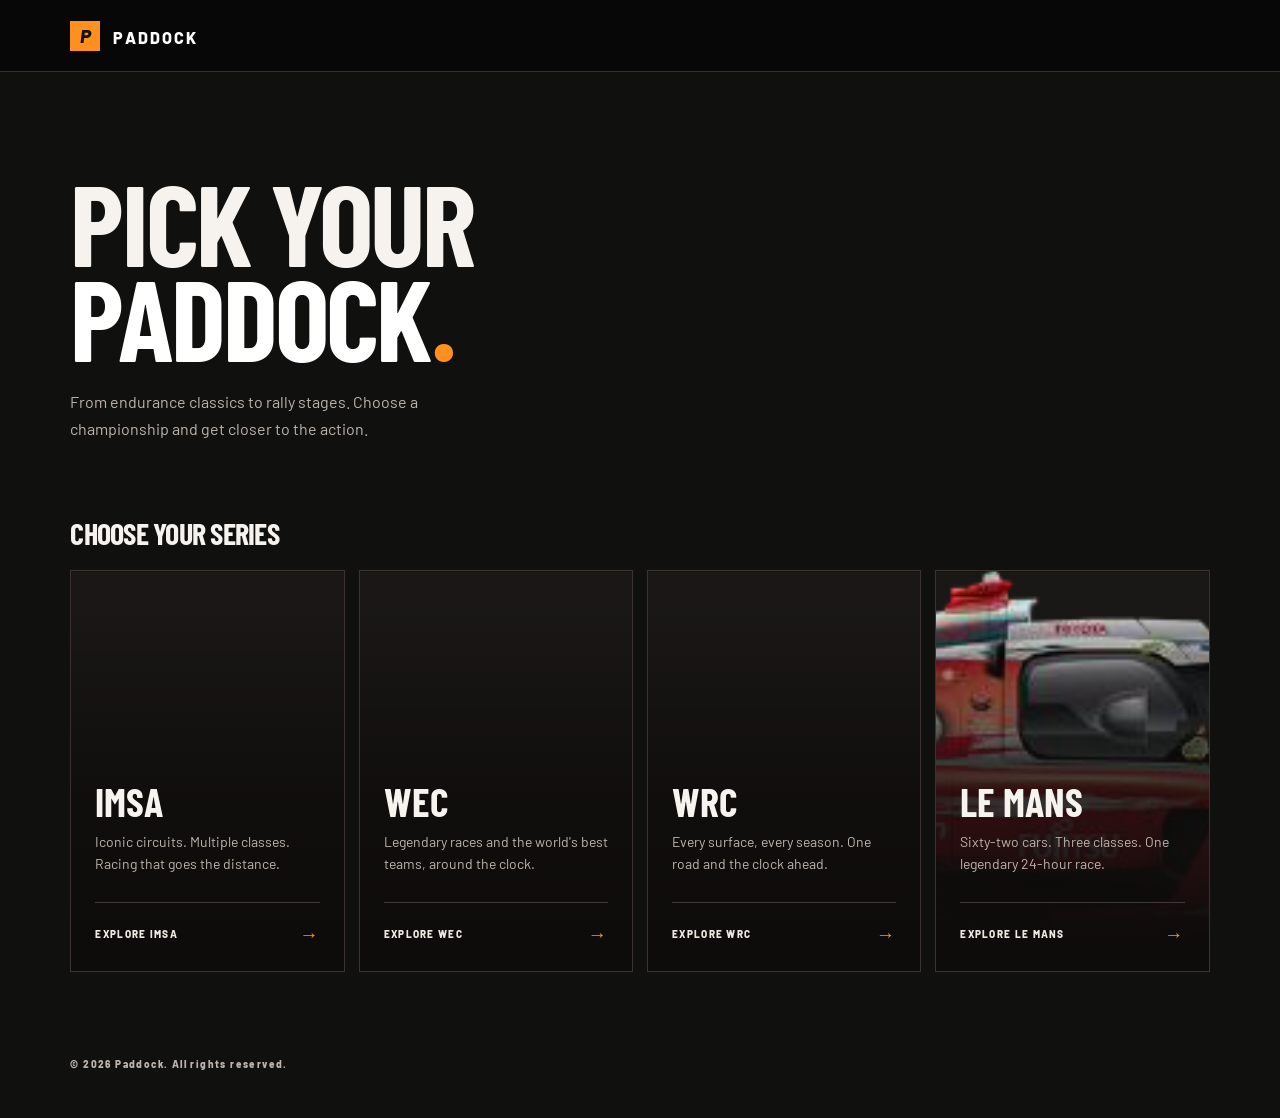
==== commit 0ceb841a: "wec page" ====
--- a/index.html
+++ b/index.html
@@ -54,6 +54,13 @@
             <span class="card-cta">EXPLORE WRC <span aria-hidden="true">→</span></span>
           </div>
         </a>
+        <a class="series-card card-le-mans" href="src/le-mans-2026.html">
+          <div class="card-content">
+            <h3>LE MANS</h3>
+            <p>Sixty-two cars. Three classes. One legendary 24-hour race.</p>
+            <span class="card-cta">EXPLORE LE MANS <span aria-hidden="true">→</span></span>
+          </div>
+        </a>
       </div>
     </section>
     
--- a/src/css/index.css
+++ b/src/css/index.css
@@ -67,7 +67,7 @@
 
 .series-grid {
     display: grid;
-    grid-template-columns: repeat(3, minmax(0, 1fr));
+    grid-template-columns: repeat(4, minmax(0, 1fr));
     gap: 14px;
 }
 
@@ -98,6 +98,10 @@
     --card-photo: url("https://toyotagazooracing.com/-/media/TMC/tgr/global/contents/wrc/images/report/2022/10/photo-day3-03.jpg");
 }
 
+.card-le-mans {
+    --card-photo: url("../js/le_mans_assets/car-7.png");
+}
+
 .series-card:hover,
 .series-card:focus-visible {
     transform: translateY(-7px);
@@ -163,6 +167,12 @@
         padding-bottom: 55px;
     }
 
+    @media (min-width: 801px) and (max-width: 1050px) {
+        .series-grid {
+            grid-template-columns: repeat(2, minmax(0, 1fr));
+        }
+    }
+
     .home-index {
         display: none;
     }
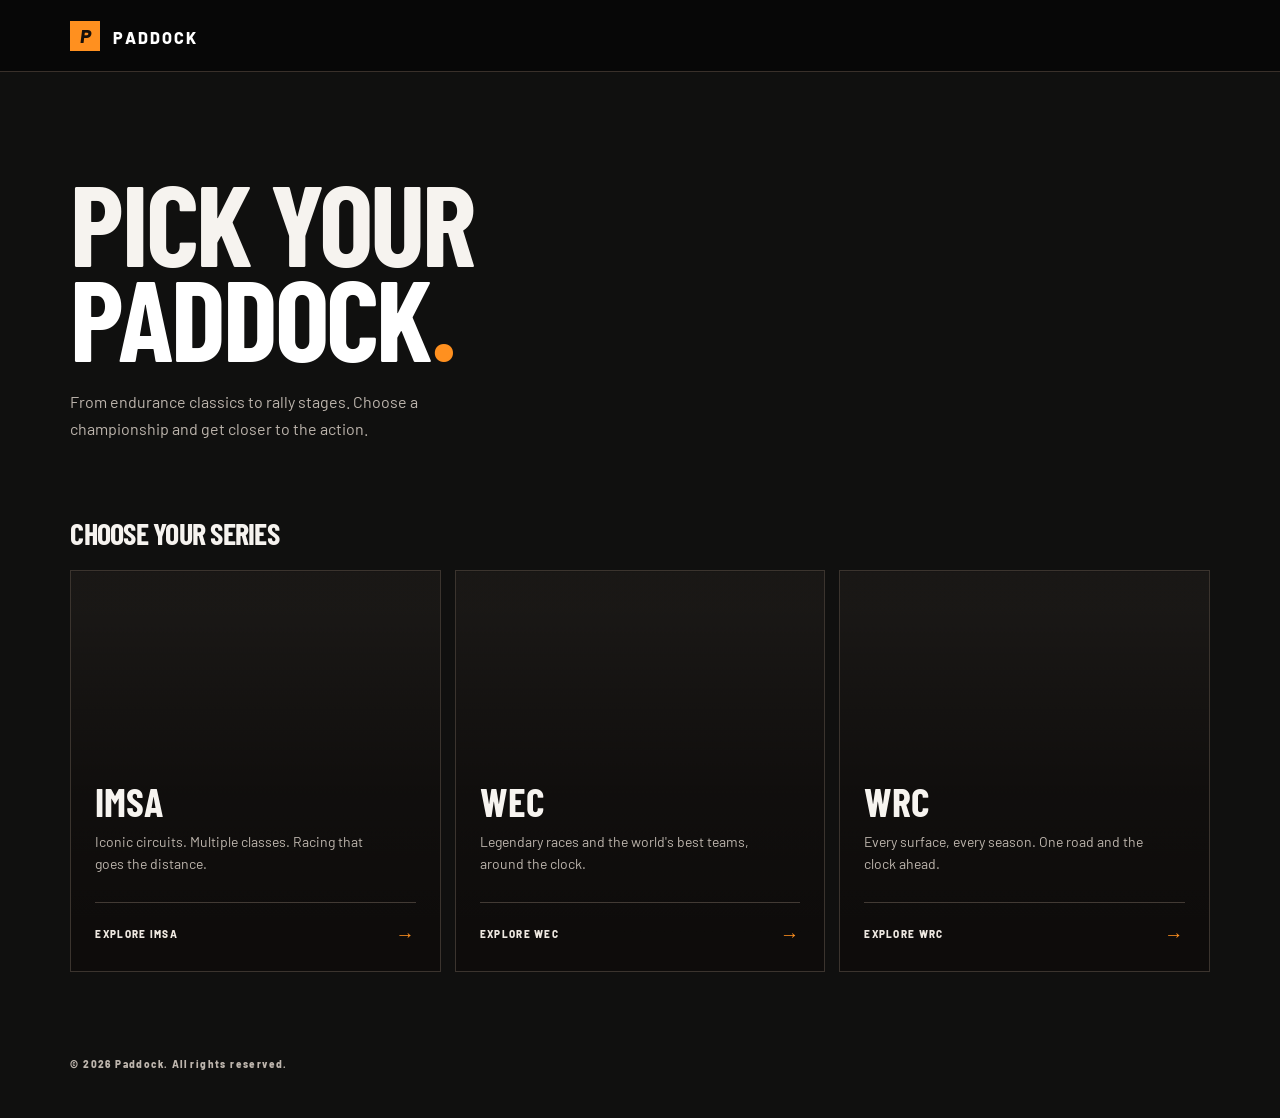
==== commit 3e0177dd: "modified:   index.html 	modified:   src/css/index.css 	deleted:    src/le-mans-2026.html 	modified: " ====
--- a/index.html
+++ b/index.html
@@ -54,13 +54,6 @@
             <span class="card-cta">EXPLORE WRC <span aria-hidden="true">→</span></span>
           </div>
         </a>
-        <a class="series-card card-le-mans" href="src/le-mans-2026.html">
-          <div class="card-content">
-            <h3>LE MANS</h3>
-            <p>Sixty-two cars. Three classes. One legendary 24-hour race.</p>
-            <span class="card-cta">EXPLORE LE MANS <span aria-hidden="true">→</span></span>
-          </div>
-        </a>
       </div>
     </section>
     
--- a/src/css/index.css
+++ b/src/css/index.css
@@ -67,7 +67,7 @@
 
 .series-grid {
     display: grid;
-    grid-template-columns: repeat(4, minmax(0, 1fr));
+    grid-template-columns: repeat(3, minmax(0, 1fr));
     gap: 14px;
 }
 
@@ -167,12 +167,6 @@
         padding-bottom: 55px;
     }
 
-    @media (min-width: 801px) and (max-width: 1050px) {
-        .series-grid {
-            grid-template-columns: repeat(2, minmax(0, 1fr));
-        }
-    }
-
     .home-index {
         display: none;
     }
